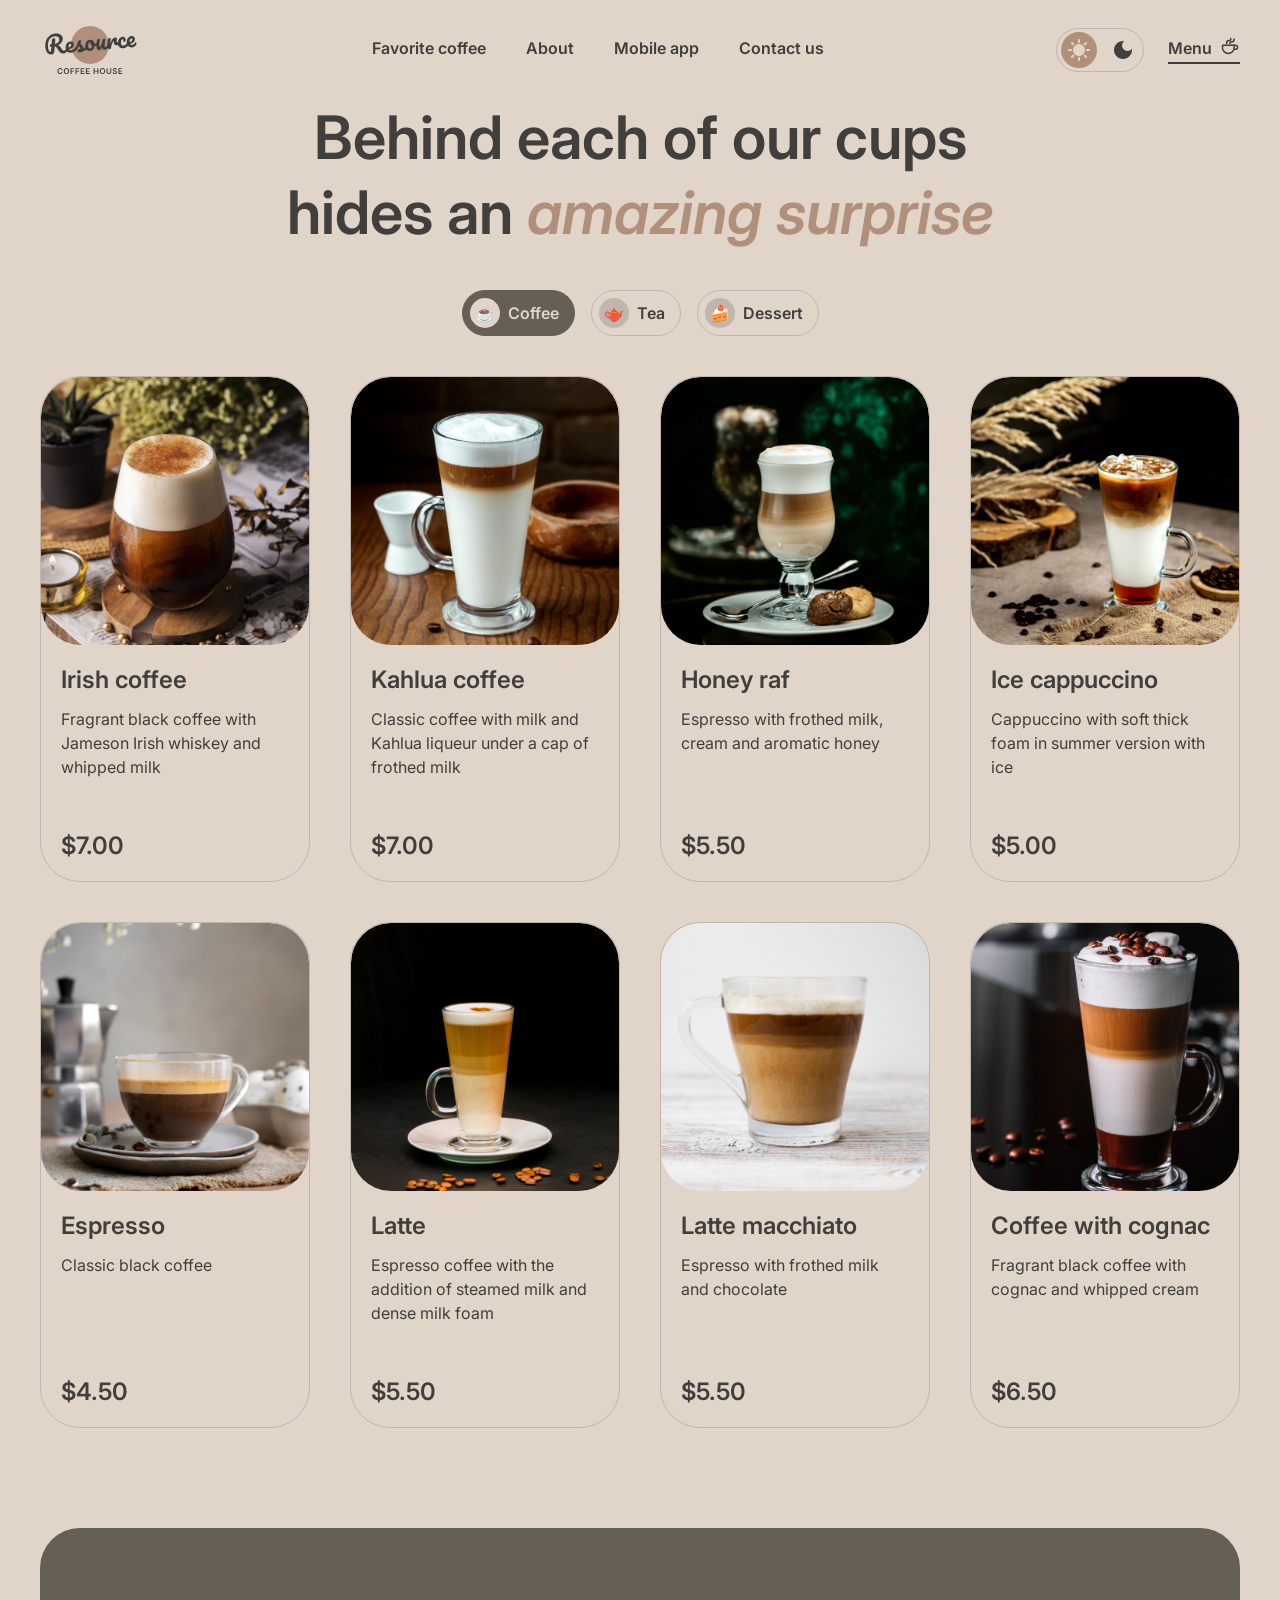
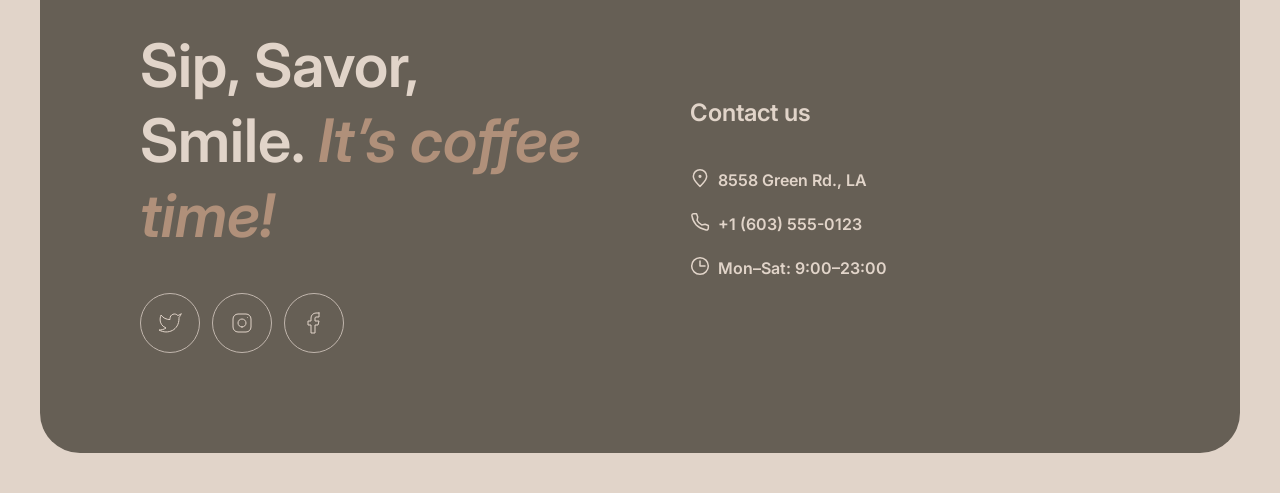
==== menu.html @ e920e578 "feat: add menu page with categories and coffee cards" ====
<!DOCTYPE html>
<html lang="en">
<head>
  <meta charset="UTF-8">
  <meta name="viewport" content="width=device-width, initial-scale=1.0">
  <meta name="description" content="Coffee House Resource — menu of coffee, tea and desserts">
  <title>Menu — Coffee House Resource</title>
  <link rel="icon" href="assets/icons/favicon.svg" type="image/svg+xml">
  <link rel="preconnect" href="https://fonts.googleapis.com">
  <link rel="preconnect" href="https://fonts.gstatic.com" crossorigin>
  <link href="https://fonts.googleapis.com/css2?family=Inter:ital,wght@0,400;0,600;1,600&display=swap" rel="stylesheet">
  <link rel="stylesheet" href="css/style.css">
</head>
<body>
  <header class="header container">
    <a class="logo" href="index.html" aria-label="Coffee House Resource — home">
      <img class="logo__img logo__img--light" src="assets/icons/logo.svg" width="100" height="60" alt="">
      <img class="logo__img logo__img--dark" src="assets/icons/logo-dark.svg" width="100" height="60" alt="">
    </a>
    <nav class="nav" aria-label="Main navigation">
      <ul class="nav__list">
        <li><a class="link" href="index.html#favorite-coffee">Favorite coffee</a></li>
        <li><a class="link" href="index.html#about">About</a></li>
        <li><a class="link" href="index.html#mobile-app">Mobile app</a></li>
        <li><a class="link" href="index.html#contacts">Contact us</a></li>
      </ul>
    </nav>
    <div class="header__actions">
      <button class="theme-switch" type="button" role="switch" aria-checked="false" aria-label="Dark theme">
        <span class="theme-switch__option theme-switch__option--light"><span class="icon icon-sun" aria-hidden="true"></span></span>
        <span class="theme-switch__option theme-switch__option--dark"><span class="icon icon-moon" aria-hidden="true"></span></span>
      </button>
      <a class="link link--active header__menu-link" href="menu.html" aria-current="page">Menu <span class="icon icon-coffee-cup" aria-hidden="true"></span></a>
      <button class="burger" type="button" aria-label="Open menu" aria-expanded="false">
        <span class="icon icon-burger" aria-hidden="true"></span>
      </button>
    </div>
  </header>

  <main class="menu container">
    <div class="menu__offer">
      <h1 class="heading-2 menu__title">Behind each of our cups hides an <span class="accent">amazing surprise</span></h1>
      <div class="tabs" role="group" aria-label="Menu categories">
        <button class="tab tab--active" type="button" aria-pressed="true"><span class="tab__icon" aria-hidden="true">☕</span>Coffee</button>
        <button class="tab" type="button" aria-pressed="false"><span class="tab__icon" aria-hidden="true">🫖</span>Tea</button>
        <button class="tab" type="button" aria-pressed="false"><span class="tab__icon" aria-hidden="true">🍰</span>Dessert</button>
      </div>
    </div>
    <section class="menu__category" aria-labelledby="category-title">
      <h2 class="visually-hidden" id="category-title">Coffee</h2>
      <ul class="menu__grid">
          <li class="card" tabindex="0">
            <div class="card__img-box">
              <img class="card__img" src="assets/img/coffee-1.jpg" width="340" height="340" alt="Irish coffee" loading="lazy">
            </div>
            <div class="card__body">
              <div class="card__info">
                <h3 class="heading-3">Irish coffee</h3>
                <p>Fragrant black coffee with Jameson Irish whiskey and whipped milk</p>
              </div>
              <p class="heading-3">$7.00</p>
            </div>
          </li>
          <li class="card" tabindex="0">
            <div class="card__img-box">
              <img class="card__img" src="assets/img/coffee-2.jpg" width="340" height="340" alt="Kahlua coffee" loading="lazy">
            </div>
            <div class="card__body">
              <div class="card__info">
                <h3 class="heading-3">Kahlua coffee</h3>
                <p>Classic coffee with milk and Kahlua liqueur under a cap of frothed milk</p>
              </div>
              <p class="heading-3">$7.00</p>
            </div>
          </li>
          <li class="card" tabindex="0">
            <div class="card__img-box">
              <img class="card__img" src="assets/img/coffee-3.jpg" width="340" height="340" alt="Honey raf" loading="lazy">
            </div>
            <div class="card__body">
              <div class="card__info">
                <h3 class="heading-3">Honey raf</h3>
                <p>Espresso with frothed milk, cream and aromatic honey</p>
              </div>
              <p class="heading-3">$5.50</p>
            </div>
          </li>
          <li class="card" tabindex="0">
            <div class="card__img-box">
              <img class="card__img" src="assets/img/coffee-4.jpg" width="340" height="340" alt="Ice cappuccino" loading="lazy">
            </div>
            <div class="card__body">
              <div class="card__info">
                <h3 class="heading-3">Ice cappuccino</h3>
                <p>Cappuccino with soft thick foam in summer version with ice</p>
              </div>
              <p class="heading-3">$5.00</p>
            </div>
          </li>
          <li class="card card--extra" tabindex="0">
            <div class="card__img-box">
              <img class="card__img" src="assets/img/coffee-5.jpg" width="340" height="340" alt="Espresso" loading="lazy">
            </div>
            <div class="card__body">
              <div class="card__info">
                <h3 class="heading-3">Espresso</h3>
                <p>Classic black coffee</p>
              </div>
              <p class="heading-3">$4.50</p>
            </div>
          </li>
          <li class="card card--extra" tabindex="0">
            <div class="card__img-box">
              <img class="card__img" src="assets/img/coffee-6.jpg" width="340" height="340" alt="Latte" loading="lazy">
            </div>
            <div class="card__body">
              <div class="card__info">
                <h3 class="heading-3">Latte</h3>
                <p>Espresso coffee with the addition of steamed milk and dense milk foam</p>
              </div>
              <p class="heading-3">$5.50</p>
            </div>
          </li>
          <li class="card card--extra" tabindex="0">
            <div class="card__img-box">
              <img class="card__img" src="assets/img/coffee-7.jpg" width="340" height="340" alt="Latte macchiato" loading="lazy">
            </div>
            <div class="card__body">
              <div class="card__info">
                <h3 class="heading-3">Latte macchiato</h3>
                <p>Espresso with frothed milk and chocolate</p>
              </div>
              <p class="heading-3">$5.50</p>
            </div>
          </li>
          <li class="card card--extra" tabindex="0">
            <div class="card__img-box">
              <img class="card__img" src="assets/img/coffee-8.jpg" width="340" height="340" alt="Coffee with cognac" loading="lazy">
            </div>
            <div class="card__body">
              <div class="card__info">
                <h3 class="heading-3">Coffee with cognac</h3>
                <p>Fragrant black coffee with cognac and whipped cream</p>
              </div>
              <p class="heading-3">$6.50</p>
            </div>
          </li>
      </ul>
      <button class="button-icon menu__more" type="button" aria-label="Show more">
        <span class="icon icon-refresh" aria-hidden="true"></span>
      </button>
    </section>
  </main>

  <footer class="footer container" id="contacts">
    <div class="footer__inner">
      <div class="footer__offer">
        <h2 class="heading-2">Sip, Savor, Smile. <span class="accent">It’s coffee time!</span></h2>
        <ul class="socials">
          <li>
            <a class="socials__link" href="https://x.com/" target="_blank" rel="noopener noreferrer" aria-label="Twitter">
              <span class="icon icon-twitter" aria-hidden="true"></span>
            </a>
          </li>
          <li>
            <a class="socials__link" href="https://www.instagram.com/" target="_blank" rel="noopener noreferrer" aria-label="Instagram">
              <span class="icon icon-instagram" aria-hidden="true"></span>
            </a>
          </li>
          <li>
            <a class="socials__link" href="https://www.facebook.com/" target="_blank" rel="noopener noreferrer" aria-label="Facebook">
              <span class="icon icon-facebook" aria-hidden="true"></span>
            </a>
          </li>
        </ul>
      </div>
      <div class="footer__contacts">
        <h3 class="heading-3">Contact us</h3>
        <address class="contacts">
          <a class="link contacts__item" href="https://www.google.com/maps/search/?api=1&amp;query=8558+Green+Rd,+Los+Angeles" target="_blank" rel="noopener noreferrer">
            <span class="icon icon-pin" aria-hidden="true"></span> 8558 Green Rd.,  LA
          </a>
          <a class="link contacts__item" href="tel:+16035550123">
            <span class="icon icon-phone" aria-hidden="true"></span> +1 (603) 555-0123
          </a>
          <p class="contacts__item contacts__hours">
            <span class="icon icon-clock" aria-hidden="true"></span> Mon–Sat: 9:00–23:00
          </p>
        </address>
      </div>
    </div>
  </footer>
</body>
</html>
---- css/style.css ----
/* ==========================================================================
   Design tokens
   ========================================================================== */

:root {
  --text-primary: #403f3d;
  --text-inverse: #e1d4c9;
  --text-accent: #b0907a;
  --bg-page: #e1d4c9;
  --bg-container: #665f55;
  --bg-overlay: rgb(64 63 61 / 80%);
  --border-primary: #c1b6ad;
  --border-inverse: #665f55;

  --radius-l: 40px;
  --radius-m: 20px;
  --radius-full: 100px;

  --container-width: 1360px;
  --page-gutter: 40px;
  --section-gap: 100px;

  --transition: 0.3s ease;

  color-scheme: light;
}

[data-theme="dark"] {
  --text-primary: #e1d4c9;
  --text-inverse: #e1d4c9;
  --text-accent: #b0907a;
  --bg-page: #292826;
  --bg-container: #403f3d;
  --bg-overlay: rgb(41 40 38 / 80%);
  --border-primary: #665f55;
  --border-inverse: #c1b6ad;

  color-scheme: dark;
}

/* ==========================================================================
   Reset
   ========================================================================== */

*,
*::before,
*::after {
  box-sizing: border-box;
}

html {
  scroll-behavior: smooth;
}

body,
h1,
h2,
h3,
p,
ul {
  margin: 0;
}

ul {
  padding: 0;
  list-style: none;
}

img {
  display: block;
  max-width: 100%;
}

a {
  color: inherit;
  text-decoration: none;
}

button {
  padding: 0;
  border: none;
  font: inherit;
  color: inherit;
  background: none;
  cursor: pointer;
}

/* ==========================================================================
   Base
   ========================================================================== */

body {
  display: flex;
  flex-direction: column;
  gap: var(--section-gap);
  min-width: 380px;
  padding: 20px 0 40px;
  font-family: "Inter", sans-serif;
  font-size: 16px;
  font-weight: 400;
  line-height: 1.5;
  color: var(--text-primary);
  background-color: var(--bg-page);
  transition: background-color var(--transition), color var(--transition);
}

main {
  display: flex;
  flex-direction: column;
  gap: var(--section-gap);
}

.container {
  width: 100%;
  max-width: calc(var(--container-width) + var(--page-gutter) * 2);
  margin: 0 auto;
  padding: 0 var(--page-gutter);
}

.visually-hidden {
  position: absolute;
  width: 1px;
  height: 1px;
  margin: -1px;
  padding: 0;
  overflow: hidden;
  clip: rect(0 0 0 0);
  white-space: nowrap;
  border: 0;
}

/* Typography */

.heading-1 {
  font-size: 72px;
  font-weight: 600;
  line-height: 1.05;
}

.heading-2 {
  font-size: 60px;
  font-weight: 600;
  line-height: 1.25;
}

.heading-3 {
  font-size: 24px;
  font-weight: 600;
  line-height: 1.25;
}

.accent {
  font-style: italic;
  color: var(--text-accent);
}

/* Icons: monochrome SVGs are used as masks so they follow currentColor */

.icon {
  flex-shrink: 0;
  display: inline-block;
  width: 20px;
  height: 20px;
  background-color: currentColor;
  mask: var(--icon) center / contain no-repeat;
}

.icon-coffee-cup { --icon: url("../assets/icons/coffee-cup.svg"); }
.icon-arrow-left { --icon: url("../assets/icons/arrow-left.svg"); }
.icon-arrow-right { --icon: url("../assets/icons/arrow-right.svg"); }
.icon-burger { --icon: url("../assets/icons/burger.svg"); }
.icon-sun { --icon: url("../assets/icons/sun.svg"); }
.icon-moon { --icon: url("../assets/icons/moon.svg"); }
.icon-apple { --icon: url("../assets/icons/apple.svg"); }
.icon-google-play { --icon: url("../assets/icons/google-play.svg"); }
.icon-twitter { --icon: url("../assets/icons/twitter.svg"); }
.icon-instagram { --icon: url("../assets/icons/instagram.svg"); }
.icon-facebook { --icon: url("../assets/icons/facebook.svg"); }
.icon-pin { --icon: url("../assets/icons/pin.svg"); }
.icon-phone { --icon: url("../assets/icons/phone.svg"); }
.icon-clock { --icon: url("../assets/icons/clock.svg"); }
.icon-refresh { --icon: url("../assets/icons/refresh.svg"); }

/* ==========================================================================
   Components
   ========================================================================== */

/* Link with an underline growing from the center on hover */

.link {
  position: relative;
  display: inline-flex;
  align-items: flex-start;
  gap: 8px;
  padding-bottom: 4px;
  font-weight: 600;
}

.link::after {
  content: "";
  position: absolute;
  bottom: 0;
  left: 50%;
  width: 0;
  height: 2px;
  background-color: currentColor;
  transform: translateX(-50%);
  transition: width var(--transition);
}

.link:hover::after,
.link--active::after {
  width: 100%;
}

/* Primary button (hero) */

.button-primary {
  display: inline-flex;
  align-items: center;
  justify-content: center;
  gap: 8px;
  width: 200px;
  padding: 20px;
  border-radius: var(--radius-full);
  font-weight: 600;
  color: var(--text-primary);
  background-color: var(--bg-page);
  transition: background-color var(--transition), color var(--transition);
}

.button-primary .icon {
  width: 0;
  margin-left: -8px;
  transition: width var(--transition), margin var(--transition);
}

.button-primary:hover .icon {
  width: 20px;
  margin-left: 0;
}

/* Round icon button (slider arrows, load more) */

.button-icon {
  display: inline-flex;
  flex-shrink: 0;
  align-items: center;
  justify-content: center;
  width: 60px;
  height: 60px;
  border: 1px solid var(--border-inverse);
  border-radius: var(--radius-full);
  color: var(--text-primary);
  transition: background-color var(--transition), color var(--transition);
}

.button-icon .icon {
  width: 24px;
  height: 24px;
}

.button-icon:hover {
  color: var(--bg-page);
  background-color: var(--border-inverse);
}

/* ==========================================================================
   Header
   ========================================================================== */

.header {
  display: flex;
  align-items: center;
  justify-content: space-between;
  gap: 40px;
}

.logo {
  flex-shrink: 0;
  display: block;
  width: 100px;
  height: 60px;
  transition: opacity var(--transition);
}

.logo:hover {
  opacity: 0.8;
}

.logo__img--dark,
[data-theme="dark"] .logo__img--light {
  display: none;
}

[data-theme="dark"] .logo__img--dark {
  display: block;
}

.nav {
  flex-grow: 1;
}

.nav__list {
  display: flex;
  justify-content: center;
  gap: 40px;
}

.header__actions {
  display: flex;
  align-items: center;
  gap: 24px;
}

/* Theme switch */

.theme-switch {
  display: flex;
  align-items: center;
  gap: 8px;
  width: 88px;
  height: 44px;
  padding: 4px;
  border: 1px solid var(--border-primary);
  border-radius: var(--radius-full);
  transition: border-color var(--transition);
}

.theme-switch__option {
  display: flex;
  align-items: center;
  justify-content: center;
  width: 36px;
  height: 36px;
  border-radius: 50%;
  color: var(--text-primary);
  transition: background-color var(--transition), color var(--transition);
}

.theme-switch__option .icon {
  width: 36px;
  height: 36px;
}

.theme-switch[aria-checked="false"] .theme-switch__option--light,
.theme-switch[aria-checked="true"] .theme-switch__option--dark {
  color: var(--bg-page);
  background-color: var(--text-accent);
}

.theme-switch:hover {
  border-color: var(--text-accent);
}

/* Burger (shown on tablet and mobile) */

.burger {
  display: none;
  align-items: center;
  justify-content: center;
  width: 44px;
  height: 44px;
  border: 1px solid var(--border-inverse);
  border-radius: var(--radius-full);
  color: var(--text-primary);
  transition: background-color var(--transition), color var(--transition);
}

.burger .icon {
  width: 18px;
  height: 10px;
}

.burger:hover {
  color: var(--bg-page);
  background-color: var(--border-inverse);
}

/* ==========================================================================
   Hero
   ========================================================================== */

.hero {
  margin-top: calc(20px - var(--section-gap));
}

.hero__inner {
  position: relative;
  display: flex;
  align-items: center;
  padding: 100px;
  border-radius: var(--radius-l);
  overflow: hidden;
}

.hero__bg {
  position: absolute;
  inset: 0;
  width: 100%;
  height: 100%;
  object-fit: cover;
}

.hero__content {
  position: relative;
  display: flex;
  flex-direction: column;
  align-items: flex-start;
  gap: 40px;
  max-width: 530px;
  color: var(--text-inverse);
}

/* ==========================================================================
   Favorite coffee (slider)
   ========================================================================== */

.favorite {
  display: flex;
  flex-direction: column;
  gap: 40px;
}

.favorite__title {
  text-align: center;
}

.slider {
  display: flex;
  flex-direction: column;
  align-items: center;
  gap: 40px;
}

.slider__row {
  display: flex;
  align-items: center;
  gap: 40px;
  width: 100%;
}

.slider__viewport {
  flex-grow: 1;
  overflow: hidden;
}

.slider__track {
  display: flex;
}

.slide {
  flex: 0 0 100%;
  display: flex;
  flex-direction: column;
  align-items: center;
  gap: 16px;
  text-align: center;
}

.slide > * {
  max-width: 480px;
}

.slide__img {
  width: 480px;
  height: auto;
  aspect-ratio: 1;
  margin-bottom: 4px;
  object-fit: cover;
}

.slider__controls {
  display: flex;
  gap: 12px;
}

.slider__control {
  position: relative;
  width: 40px;
  height: 4px;
  border-radius: var(--radius-full);
  background-color: var(--border-primary);
  transition: background-color var(--transition);
}

/* enlarges the clickable area without changing the look */
.slider__control::before {
  content: "";
  position: absolute;
  inset: -10px 0;
}

.slider__control:hover,
.slider__control--active {
  background-color: var(--border-inverse);
}

/* ==========================================================================
   About
   ========================================================================== */

.about {
  display: flex;
  flex-direction: column;
  gap: 40px;
}

.about__images {
  display: grid;
  grid-template-columns: repeat(2, 1fr);
  gap: 40px;
}

.about__column {
  display: flex;
  flex-direction: column;
  gap: 40px;
}

.about__box {
  border-radius: var(--radius-m);
  overflow: hidden;
}

.about__box--tall {
  height: 590px;
}

.about__box--short {
  height: 430px;
}

.about__box img {
  width: 100%;
  height: 100%;
  object-fit: cover;
  transition: transform 0.5s ease;
}

.about__box:hover img {
  transform: scale(1.1);
}

/* ==========================================================================
   Mobile app
   ========================================================================== */

.app {
  display: flex;
  align-items: center;
  gap: 100px;
}

.app__offer {
  flex: 1 1 0;
  display: flex;
  flex-direction: column;
  align-items: flex-start;
  gap: 40px;
}

.app__buttons {
  display: flex;
  flex-wrap: wrap;
  gap: 20px;
}

.app__screens {
  flex-shrink: 1;
  width: 630px;
  min-width: 0;
  height: auto;
  aspect-ratio: 1;
}

.store-button {
  display: flex;
  align-items: center;
  gap: 8px;
  width: 200px;
  padding: 11px 19px;
  border: 1px solid var(--border-inverse);
  border-radius: var(--radius-full);
  font-weight: 600;
  color: var(--text-primary);
  transition: background-color var(--transition), color var(--transition);
}

.store-button:hover {
  color: var(--bg-page);
  background-color: var(--border-inverse);
}

.store-button .icon {
  width: 36px;
  height: 36px;
}

.icon-google-play {
  transform: scaleY(-1);
}

.store-button__text {
  display: flex;
  flex-direction: column;
  gap: 2px;
}

.store-button__caption {
  font-size: 10px;
  line-height: 1.4;
}

/* ==========================================================================
   Footer
   ========================================================================== */

.footer__inner {
  display: flex;
  align-items: center;
  gap: 100px;
  padding: 100px;
  border-radius: var(--radius-l);
  color: var(--text-inverse);
  background-color: var(--bg-container);
  transition: background-color var(--transition);
}

.footer__offer,
.footer__contacts {
  flex: 1 1 0;
  display: flex;
  flex-direction: column;
  align-items: flex-start;
  gap: 40px;
}

.socials {
  display: flex;
  gap: 12px;
}

.socials__link {
  display: flex;
  align-items: center;
  justify-content: center;
  width: 60px;
  height: 60px;
  border: 1px solid var(--border-primary);
  border-radius: var(--radius-full);
  transition: background-color var(--transition), color var(--transition), border-color var(--transition);
}

.socials__link .icon {
  width: 24px;
  height: 24px;
}

.socials__link:hover {
  border-color: var(--text-inverse);
  color: var(--bg-container);
  background-color: var(--text-inverse);
}

.contacts {
  display: flex;
  flex-direction: column;
  align-items: flex-start;
  gap: 16px;
  font-style: normal;
}

.contacts__item {
  display: inline-flex;
  gap: 8px;
  font-weight: 600;
  white-space: nowrap;
}

.contacts__hours {
  padding-bottom: 4px;
}

/* ==========================================================================
   Menu page
   ========================================================================== */

.menu {
  margin-top: calc(20px - var(--section-gap));
}

.menu__offer {
  display: flex;
  flex-direction: column;
  align-items: center;
  gap: 40px;
}

.menu__title {
  max-width: 800px;
  text-align: center;
}

.tabs {
  display: flex;
  flex-wrap: wrap;
  justify-content: center;
  gap: 16px;
}

.tab {
  display: flex;
  align-items: center;
  gap: 8px;
  padding: 7px 15px 7px 7px;
  border: 1px solid var(--border-primary);
  border-radius: var(--radius-full);
  font-weight: 600;
  transition: background-color var(--transition), border-color var(--transition), color var(--transition);
}

.tab__icon {
  display: flex;
  align-items: center;
  justify-content: center;
  width: 30px;
  height: 30px;
  border-radius: 50%;
  background-color: var(--border-primary);
  transition: background-color var(--transition);
}

.tab:hover,
.tab--active {
  border-color: var(--bg-container);
  color: var(--text-inverse);
  background-color: var(--bg-container);
}

.tab:hover .tab__icon,
.tab--active .tab__icon {
  background-color: #e1d4c9;
}

.tab--active {
  cursor: default;
}

.menu__category {
  display: flex;
  flex-direction: column;
  align-items: center;
  gap: 40px;
  margin-top: -60px;
}

.menu__grid {
  display: grid;
  grid-template-columns: repeat(4, minmax(0, 310px));
  justify-content: center;
  gap: 40px;
  width: 100%;
}

.card {
  display: flex;
  flex-direction: column;
  min-height: 506px;
  border: 1px solid var(--border-primary);
  border-radius: var(--radius-l);
  overflow: hidden;
  cursor: pointer;
  transition: border-color var(--transition), box-shadow var(--transition);
}

.card:hover,
.card:focus-visible {
  border-color: var(--border-inverse);
  box-shadow: 0 8px 24px rgb(0 0 0 / 12%);
  outline: none;
}

.card__img-box {
  aspect-ratio: 1;
  border-radius: var(--radius-l);
  overflow: hidden;
}

.card__img {
  width: 100%;
  height: 100%;
  object-fit: cover;
  transition: transform 0.5s ease;
}

.card:hover .card__img,
.card:focus-visible .card__img {
  transform: scale(1.1);
}

.card__body {
  flex-grow: 1;
  display: flex;
  flex-direction: column;
  justify-content: space-between;
  gap: 12px;
  padding: 20px;
}

.card__info {
  display: flex;
  flex-direction: column;
  gap: 12px;
}

/* the "show more" button is only needed when not all cards fit (tablet/mobile) */
.menu__more {
  display: none;
}
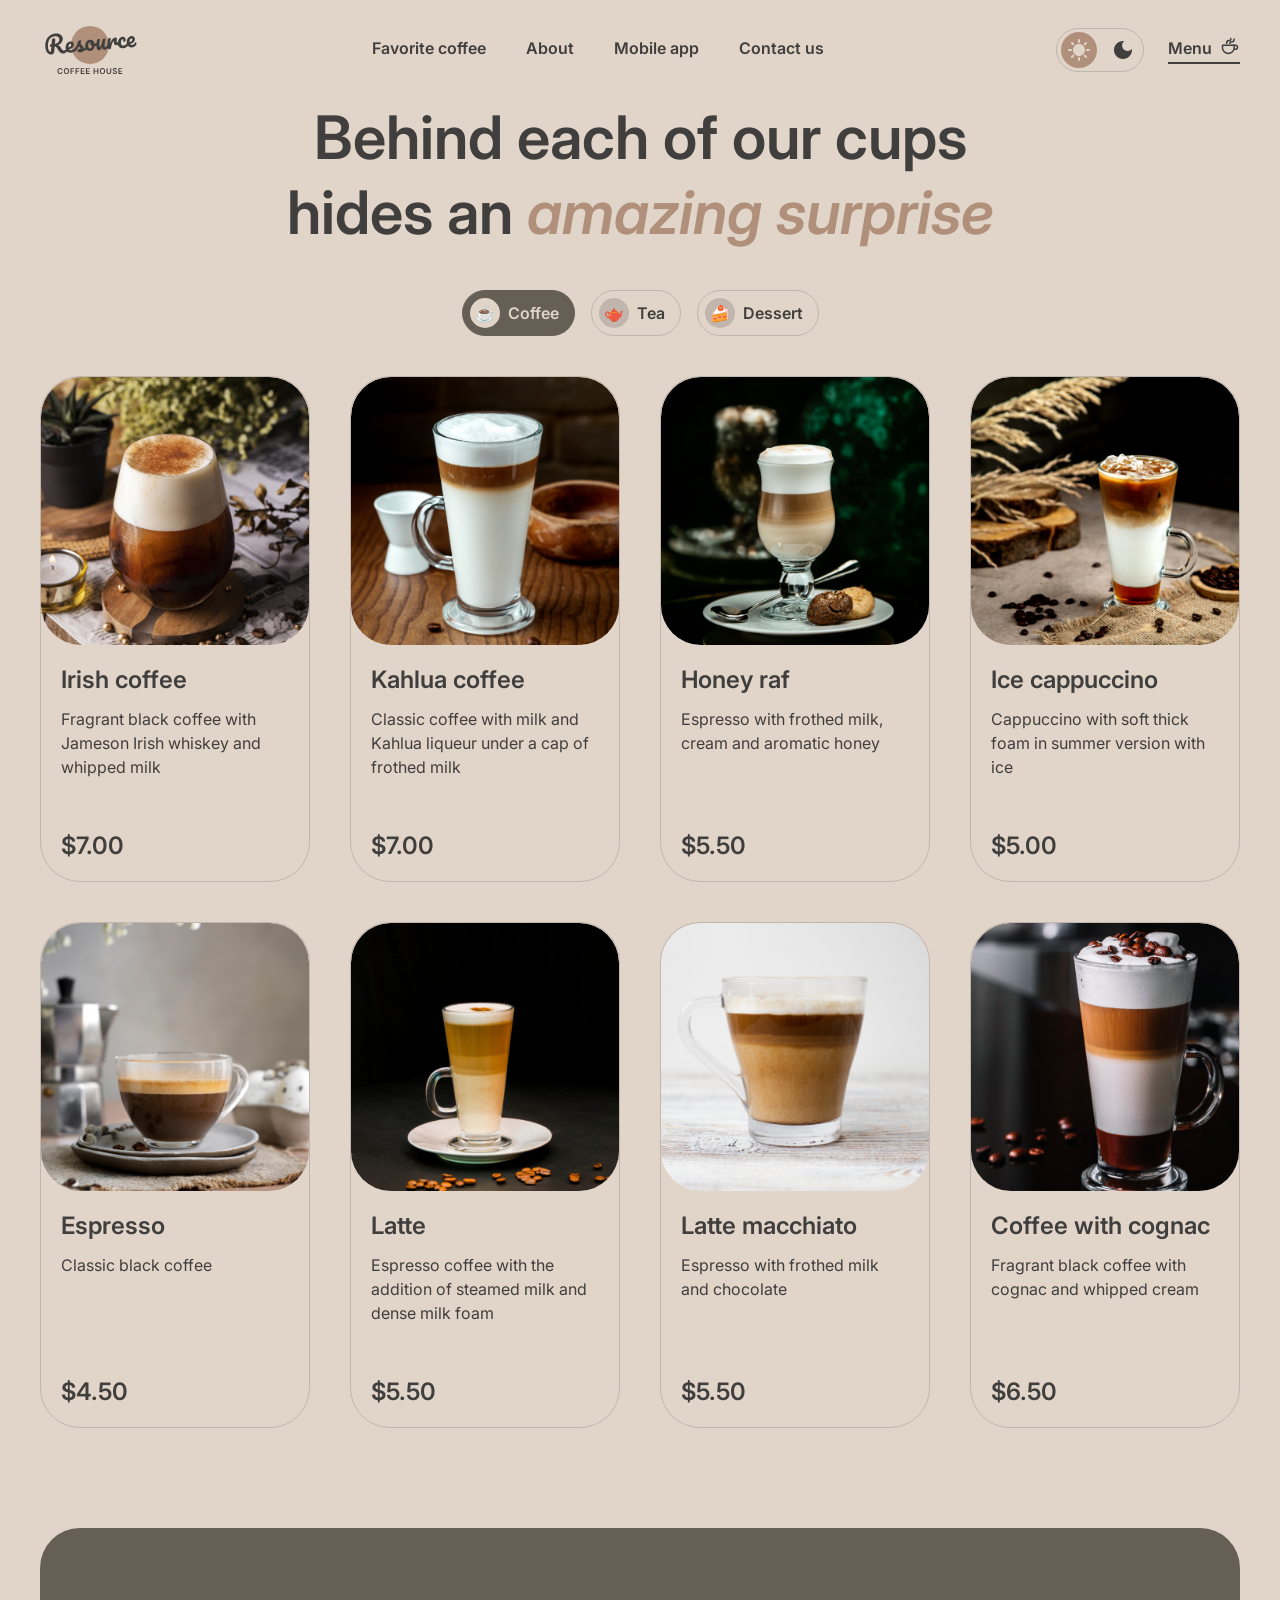
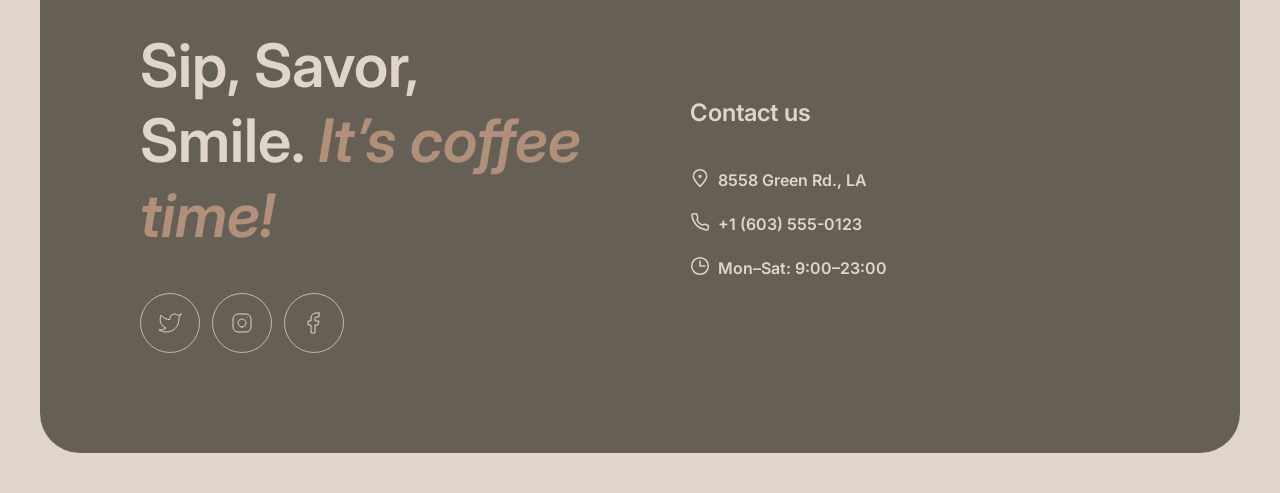
==== commit aca23ef7: "feat: render menu cards from data and switch categories" ====
--- a/menu.html
+++ b/menu.html
@@ -10,6 +10,9 @@
   <link rel="preconnect" href="https://fonts.gstatic.com" crossorigin>
   <link href="https://fonts.googleapis.com/css2?family=Inter:ital,wght@0,400;0,600;1,600&display=swap" rel="stylesheet">
   <link rel="stylesheet" href="css/style.css">
+  <script src="js/theme.js"></script>
+  <script type="module" src="js/burger.js"></script>
+  <script type="module" src="js/menu.js"></script>
 </head>
 <body>
   <header class="header container">
@@ -17,12 +20,13 @@
       <img class="logo__img logo__img--light" src="assets/icons/logo.svg" width="100" height="60" alt="">
       <img class="logo__img logo__img--dark" src="assets/icons/logo-dark.svg" width="100" height="60" alt="">
     </a>
-    <nav class="nav" aria-label="Main navigation">
+    <nav class="nav" id="main-nav" aria-label="Main navigation">
       <ul class="nav__list">
         <li><a class="link" href="index.html#favorite-coffee">Favorite coffee</a></li>
         <li><a class="link" href="index.html#about">About</a></li>
         <li><a class="link" href="index.html#mobile-app">Mobile app</a></li>
         <li><a class="link" href="index.html#contacts">Contact us</a></li>
+        <li class="nav__item--mobile"><a class="link link--active" href="menu.html" aria-current="page">Menu <span class="icon icon-coffee-cup" aria-hidden="true"></span></a></li>
       </ul>
     </nav>
     <div class="header__actions">
@@ -30,9 +34,12 @@
         <span class="theme-switch__option theme-switch__option--light"><span class="icon icon-sun" aria-hidden="true"></span></span>
         <span class="theme-switch__option theme-switch__option--dark"><span class="icon icon-moon" aria-hidden="true"></span></span>
       </button>
-      <a class="link link--active header__menu-link" href="menu.html" aria-current="page">Menu <span class="icon icon-coffee-cup" aria-hidden="true"></span></a>
-      <button class="burger" type="button" aria-label="Open menu" aria-expanded="false">
-        <span class="icon icon-burger" aria-hidden="true"></span>
+      <nav class="header__menu-nav" aria-label="Menu page">
+        <a class="link link--active header__menu-link" href="menu.html" aria-current="page">Menu <span class="icon icon-coffee-cup" aria-hidden="true"></span></a>
+      </nav>
+      <button class="burger" type="button" aria-label="Open menu" aria-expanded="false" aria-controls="main-nav">
+        <span class="burger__line" aria-hidden="true"></span>
+        <span class="burger__line" aria-hidden="true"></span>
       </button>
     </div>
   </header>
@@ -41,111 +48,15 @@
     <div class="menu__offer">
       <h1 class="heading-2 menu__title">Behind each of our cups hides an <span class="accent">amazing surprise</span></h1>
       <div class="tabs" role="group" aria-label="Menu categories">
-        <button class="tab tab--active" type="button" aria-pressed="true"><span class="tab__icon" aria-hidden="true">☕</span>Coffee</button>
-        <button class="tab" type="button" aria-pressed="false"><span class="tab__icon" aria-hidden="true">🫖</span>Tea</button>
-        <button class="tab" type="button" aria-pressed="false"><span class="tab__icon" aria-hidden="true">🍰</span>Dessert</button>
+        <button class="tab tab--active" type="button" aria-pressed="true" data-category="coffee"><span class="tab__icon" aria-hidden="true">☕</span>Coffee</button>
+        <button class="tab" type="button" aria-pressed="false" data-category="tea"><span class="tab__icon" aria-hidden="true">🫖</span>Tea</button>
+        <button class="tab" type="button" aria-pressed="false" data-category="dessert"><span class="tab__icon" aria-hidden="true">🍰</span>Dessert</button>
       </div>
     </div>
     <section class="menu__category" aria-labelledby="category-title">
       <h2 class="visually-hidden" id="category-title">Coffee</h2>
-      <ul class="menu__grid">
-          <li class="card" tabindex="0">
-            <div class="card__img-box">
-              <img class="card__img" src="assets/img/coffee-1.jpg" width="340" height="340" alt="Irish coffee" loading="lazy">
-            </div>
-            <div class="card__body">
-              <div class="card__info">
-                <h3 class="heading-3">Irish coffee</h3>
-                <p>Fragrant black coffee with Jameson Irish whiskey and whipped milk</p>
-              </div>
-              <p class="heading-3">$7.00</p>
-            </div>
-          </li>
-          <li class="card" tabindex="0">
-            <div class="card__img-box">
-              <img class="card__img" src="assets/img/coffee-2.jpg" width="340" height="340" alt="Kahlua coffee" loading="lazy">
-            </div>
-            <div class="card__body">
-              <div class="card__info">
-                <h3 class="heading-3">Kahlua coffee</h3>
-                <p>Classic coffee with milk and Kahlua liqueur under a cap of frothed milk</p>
-              </div>
-              <p class="heading-3">$7.00</p>
-            </div>
-          </li>
-          <li class="card" tabindex="0">
-            <div class="card__img-box">
-              <img class="card__img" src="assets/img/coffee-3.jpg" width="340" height="340" alt="Honey raf" loading="lazy">
-            </div>
-            <div class="card__body">
-              <div class="card__info">
-                <h3 class="heading-3">Honey raf</h3>
-                <p>Espresso with frothed milk, cream and aromatic honey</p>
-              </div>
-              <p class="heading-3">$5.50</p>
-            </div>
-          </li>
-          <li class="card" tabindex="0">
-            <div class="card__img-box">
-              <img class="card__img" src="assets/img/coffee-4.jpg" width="340" height="340" alt="Ice cappuccino" loading="lazy">
-            </div>
-            <div class="card__body">
-              <div class="card__info">
-                <h3 class="heading-3">Ice cappuccino</h3>
-                <p>Cappuccino with soft thick foam in summer version with ice</p>
-              </div>
-              <p class="heading-3">$5.00</p>
-            </div>
-          </li>
-          <li class="card card--extra" tabindex="0">
-            <div class="card__img-box">
-              <img class="card__img" src="assets/img/coffee-5.jpg" width="340" height="340" alt="Espresso" loading="lazy">
-            </div>
-            <div class="card__body">
-              <div class="card__info">
-                <h3 class="heading-3">Espresso</h3>
-                <p>Classic black coffee</p>
-              </div>
-              <p class="heading-3">$4.50</p>
-            </div>
-          </li>
-          <li class="card card--extra" tabindex="0">
-            <div class="card__img-box">
-              <img class="card__img" src="assets/img/coffee-6.jpg" width="340" height="340" alt="Latte" loading="lazy">
-            </div>
-            <div class="card__body">
-              <div class="card__info">
-                <h3 class="heading-3">Latte</h3>
-                <p>Espresso coffee with the addition of steamed milk and dense milk foam</p>
-              </div>
-              <p class="heading-3">$5.50</p>
-            </div>
-          </li>
-          <li class="card card--extra" tabindex="0">
-            <div class="card__img-box">
-              <img class="card__img" src="assets/img/coffee-7.jpg" width="340" height="340" alt="Latte macchiato" loading="lazy">
-            </div>
-            <div class="card__body">
-              <div class="card__info">
-                <h3 class="heading-3">Latte macchiato</h3>
-                <p>Espresso with frothed milk and chocolate</p>
-              </div>
-              <p class="heading-3">$5.50</p>
-            </div>
-          </li>
-          <li class="card card--extra" tabindex="0">
-            <div class="card__img-box">
-              <img class="card__img" src="assets/img/coffee-8.jpg" width="340" height="340" alt="Coffee with cognac" loading="lazy">
-            </div>
-            <div class="card__body">
-              <div class="card__info">
-                <h3 class="heading-3">Coffee with cognac</h3>
-                <p>Fragrant black coffee with cognac and whipped cream</p>
-              </div>
-              <p class="heading-3">$6.50</p>
-            </div>
-          </li>
-      </ul>
+      <!-- cards are rendered from data/products.json -->
+      <ul class="menu__grid"></ul>
       <button class="button-icon menu__more" type="button" aria-label="Show more">
         <span class="icon icon-refresh" aria-hidden="true"></span>
       </button>
--- a/css/style.css
+++ b/css/style.css
@@ -117,6 +117,11 @@
   padding: 0 var(--page-gutter);
 }
 
+/* set from JS while the burger menu or the modal is open */
+.scroll-lock {
+  overflow: hidden;
+}
+
 .visually-hidden {
   position: absolute;
   width: 1px;
@@ -168,7 +173,6 @@
 .icon-coffee-cup { --icon: url("../assets/icons/coffee-cup.svg"); }
 .icon-arrow-left { --icon: url("../assets/icons/arrow-left.svg"); }
 .icon-arrow-right { --icon: url("../assets/icons/arrow-right.svg"); }
-.icon-burger { --icon: url("../assets/icons/burger.svg"); }
 .icon-sun { --icon: url("../assets/icons/sun.svg"); }
 .icon-moon { --icon: url("../assets/icons/moon.svg"); }
 .icon-apple { --icon: url("../assets/icons/apple.svg"); }
@@ -307,6 +311,11 @@
   gap: 40px;
 }
 
+/* the menu page link is already in the header; it is repeated in the burger menu */
+.nav__item--mobile {
+  display: none;
+}
+
 .header__actions {
   display: flex;
   align-items: center;
@@ -356,6 +365,7 @@
 /* Burger (shown on tablet and mobile) */
 
 .burger {
+  position: relative;
   display: none;
   align-items: center;
   justify-content: center;
@@ -367,9 +377,33 @@
   transition: background-color var(--transition), color var(--transition);
 }
 
-.burger .icon {
-  width: 18px;
-  height: 10px;
+/* two lines that turn into a cross when the menu is open */
+.burger__line {
+  position: absolute;
+  top: 50%;
+  left: 50%;
+  width: 16px;
+  height: 1.5px;
+  margin: -0.75px 0 0 -8px;
+  border-radius: 1px;
+  background-color: currentColor;
+  transition: transform var(--transition);
+}
+
+.burger__line:first-child {
+  transform: translateY(-4px);
+}
+
+.burger__line:last-child {
+  transform: translateY(4px);
+}
+
+.burger[aria-expanded="true"] .burger__line:first-child {
+  transform: rotate(45deg);
+}
+
+.burger[aria-expanded="true"] .burger__line:last-child {
+  transform: rotate(-45deg);
 }
 
 .burger:hover {
@@ -442,11 +476,14 @@
 
 .slider__viewport {
   flex-grow: 1;
+  min-width: 0;
   overflow: hidden;
+  touch-action: pan-y;
 }
 
 .slider__track {
   display: flex;
+  transition: transform 0.6s ease-in-out;
 }
 
 .slide {
@@ -459,11 +496,11 @@
 }
 
 .slide > * {
+  width: 100%;
   max-width: 480px;
 }
 
 .slide__img {
-  width: 480px;
   height: auto;
   aspect-ratio: 1;
   margin-bottom: 4px;
@@ -687,6 +724,7 @@
    ========================================================================== */
 
 .menu {
+  gap: 40px;
   margin-top: calc(20px - var(--section-gap));
 }
 
@@ -752,7 +790,6 @@
   flex-direction: column;
   align-items: center;
   gap: 40px;
-  margin-top: -60px;
 }
 
 .menu__grid {
@@ -772,6 +809,14 @@
   overflow: hidden;
   cursor: pointer;
   transition: border-color var(--transition), box-shadow var(--transition);
+  animation: card-appear 0.4s ease both;
+}
+
+@keyframes card-appear {
+  from {
+    opacity: 0;
+    transform: translateY(20px);
+  }
 }
 
 .card:hover,
@@ -814,7 +859,266 @@
   gap: 12px;
 }
 
+.menu__message {
+  grid-column: 1 / -1;
+  text-align: center;
+}
+
 /* the "show more" button is only needed when not all cards fit (tablet/mobile) */
 .menu__more {
   display: none;
 }
+
+/* ==========================================================================
+   Adaptive layout
+   ========================================================================== */
+
+/* Between 1440px and 768px the layout stays fluid: the container shrinks
+   and the sections built on flex/grid reflow on their own. */
+
+@media (max-width: 1100px) {
+  .app {
+    gap: 40px;
+  }
+}
+
+@media (max-width: 768px) {
+  :root {
+    --section-gap: 60px;
+  }
+
+  /* the header stays on screen so the burger menu can always be closed */
+  .header {
+    position: sticky;
+    top: 0;
+    z-index: 10;
+    margin-top: -10px;
+    padding-top: 10px;
+    padding-bottom: 10px;
+    background-color: var(--bg-page);
+    transition: background-color var(--transition);
+  }
+
+  .hero,
+  .menu {
+    margin-top: calc(10px - var(--section-gap));
+  }
+
+  section[id],
+  footer[id] {
+    scroll-margin-top: 90px;
+  }
+
+  .header__menu-nav {
+    display: none;
+  }
+
+  /* burger menu panel: slides in from the right under the header */
+  .nav {
+    position: fixed;
+    top: var(--menu-top, 90px);
+    right: 0;
+    bottom: 0;
+    left: 0;
+    overflow-y: auto;
+    background-color: var(--bg-page);
+    visibility: hidden;
+    transform: translateX(100%);
+    transition: transform var(--transition), visibility var(--transition), background-color var(--transition);
+  }
+
+  .header--menu-open .nav {
+    visibility: visible;
+    transform: none;
+  }
+
+  .nav__list {
+    flex-direction: column;
+    align-items: center;
+    gap: 40px;
+    padding: 60px var(--page-gutter);
+    font-size: 32px;
+    line-height: 1.25;
+  }
+
+  .nav__item--mobile {
+    display: block;
+  }
+
+  .nav__list .icon {
+    width: 40px;
+    height: 40px;
+  }
+
+  .burger {
+    display: flex;
+  }
+
+  .theme-switch {
+    gap: 8px;
+    width: 104px;
+    height: 52px;
+    padding: 4px;
+  }
+
+  .theme-switch__option,
+  .theme-switch__option .icon {
+    width: 44px;
+    height: 44px;
+  }
+
+  .hero__inner {
+    padding: 100px 60px;
+  }
+
+  /* the arrows move under the slide, on both sides of the indicators */
+  .slider {
+    display: grid;
+    grid-template-columns: auto 1fr auto;
+    align-items: center;
+    gap: 40px 20px;
+  }
+
+  .slider__row {
+    display: contents;
+  }
+
+  .slider__viewport {
+    grid-row: 1;
+    grid-column: 1 / -1;
+  }
+
+  .slider__arrow {
+    grid-row: 2;
+  }
+
+  .slider__controls {
+    grid-row: 2;
+    grid-column: 2;
+    justify-content: center;
+  }
+
+  /* only two of the four images are shown, as in the layout */
+  .about__images {
+    grid-template-columns: 1fr;
+  }
+
+  .about__box--optional {
+    display: none;
+  }
+
+  .app {
+    flex-direction: column;
+    gap: 100px;
+  }
+
+  .app__screens {
+    width: 100%;
+    max-width: 630px;
+  }
+
+  .footer__inner {
+    flex-direction: column;
+    align-items: stretch;
+    gap: 100px;
+    padding: 100px 60px;
+  }
+
+  .menu__grid {
+    grid-template-columns: repeat(2, minmax(0, 310px));
+  }
+
+  /* the rest of the cards are opened with the button */
+  .card--extra {
+    display: none;
+  }
+
+  .menu__more {
+    display: inline-flex;
+  }
+}
+
+@media (max-width: 620px) {
+  :root {
+    --page-gutter: 16px;
+  }
+
+  .heading-1 {
+    font-size: 42px;
+    line-height: 1.15;
+  }
+
+  .heading-2 {
+    font-size: 32px;
+  }
+
+  .header {
+    gap: 16px;
+  }
+
+  .hero__inner {
+    padding: 60px 16px;
+  }
+
+  .hero__content {
+    max-width: none;
+  }
+
+  .about__box--tall,
+  .about__box--short {
+    height: auto;
+    aspect-ratio: 1;
+  }
+
+  .app {
+    gap: 40px;
+  }
+
+  .app__buttons {
+    flex-direction: column;
+  }
+
+  .footer__inner {
+    gap: 60px;
+    padding: 60px 16px;
+  }
+
+  .tabs {
+    flex-wrap: nowrap;
+    gap: 8px;
+  }
+
+  .tab {
+    padding: 7px 12px 7px 7px;
+  }
+
+  .menu__grid {
+    grid-template-columns: minmax(0, 348px);
+  }
+
+  .card {
+    min-height: 0;
+  }
+}
+
+/* ==========================================================================
+   Accessibility
+   ========================================================================== */
+
+@media (prefers-reduced-motion: reduce) {
+  html {
+    scroll-behavior: auto;
+  }
+
+  *,
+  *::before,
+  *::after {
+    transition-duration: 0.01ms !important;
+    animation-duration: 0.01ms !important;
+  }
+}
+
+:focus-visible {
+  outline: 2px solid var(--text-accent);
+  outline-offset: 4px;
+}
